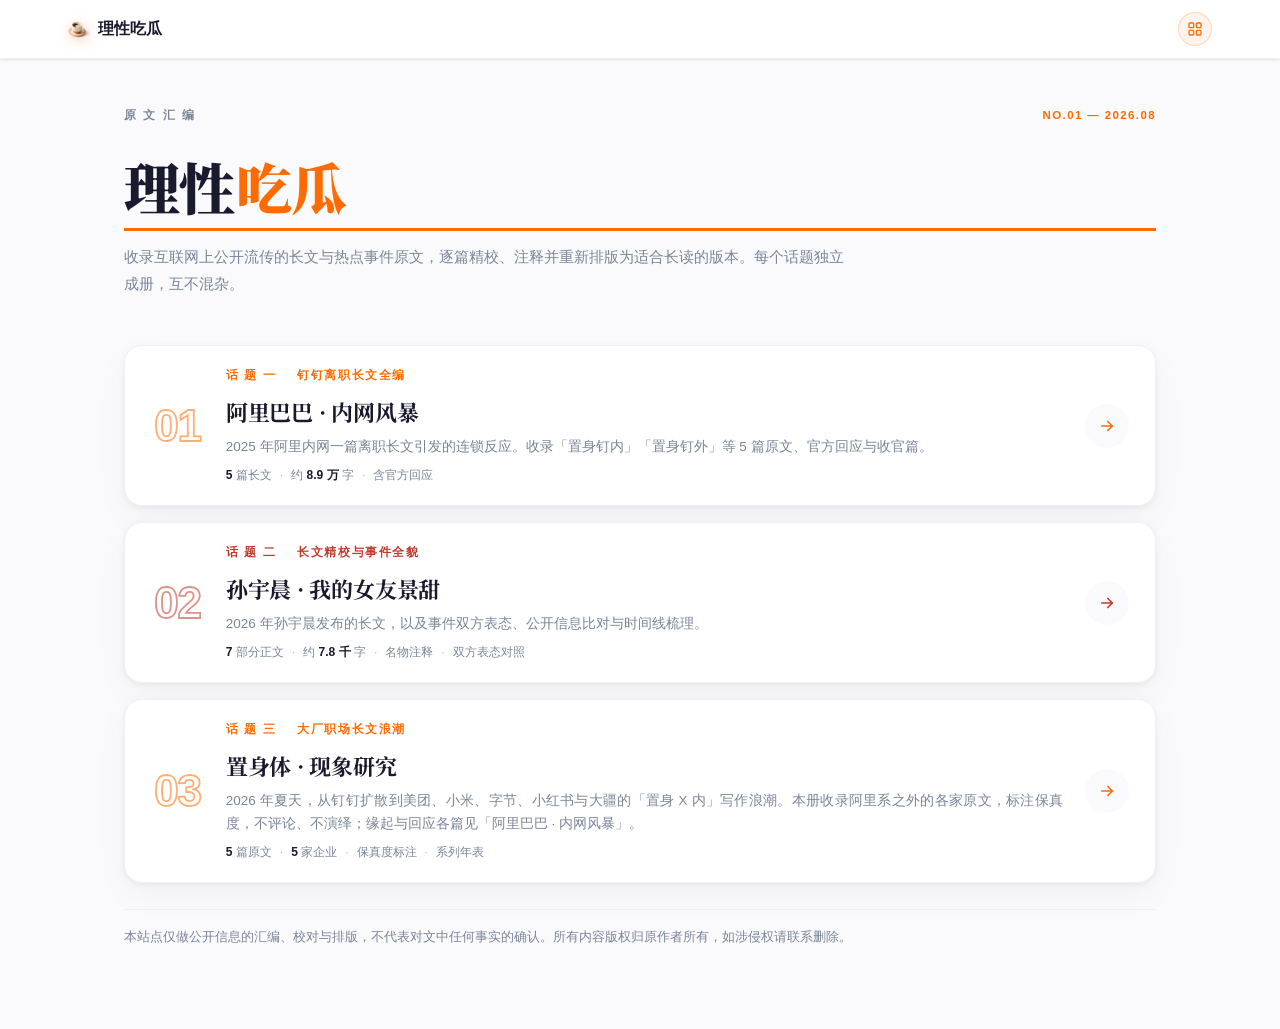
==== index.html @ 59e0326c "fix(style): 彻底从构建源修复 blockquote 直角样式，并增加 Cache Buster 强制刷新浏览器缓存" ====
<!DOCTYPE html>
<html lang="zh-CN">
<head>
    <meta charset="UTF-8">
    <meta name="viewport" content="width=device-width, initial-scale=1.0">
    <title>理性吃瓜 · 原文汇编</title>
    <meta name="description" content="互联网公开长文的精校汇编：阿里钉钉内网离职长文全编、孙宇晨《我的女友景甜》精校版。">
    <link rel="icon" type="image/png" href="./assets/brand.png">
    <link rel="preconnect" href="https://fonts.googleapis.com">
    <link rel="preconnect" href="https://fonts.gstatic.com" crossorigin>
    <link href="https://fonts.googleapis.com/css2?family=Noto+Serif+SC:wght@400;700;900&display=swap" rel="stylesheet">
    <link rel="stylesheet" href="./assets/theme.css?v=20260831c">
    <style>
        .back-to-top { box-shadow: 0 4px 14px rgba(26,26,46,.28); }
    </style>
</head>
<body>
    <script>
        (function(){
            var font = localStorage.getItem('pref-font');
            if (font === 'serif') document.body.classList.add('font-serif');
            var size = localStorage.getItem('pref-size');
            if (size && size !== 'medium') document.body.classList.add('size-' + size);
            var width = localStorage.getItem('pref-width');
            if (width && width !== 'medium') document.body.classList.add('width-' + width);
        })();
    </script>
    <div class="mobile-overlay" id="mobileOverlay"></div>
    <div id="progress-container"><div id="progress-bar"></div></div>

    <div class="topbar">
        <div class="topbar-inner">
            <div class="logo">
                <img class="logo-icon" src="./assets/brand.png" alt="Logo">
                理性吃瓜
            </div>
            <div class="controls">
                            <!-- topic-switch:begin -->
            <div class="topic-switch">
                <button class="btn icon-btn" id="topicToggle" title="切换话题" aria-label="切换话题">
                    <svg viewBox="0 0 24 24" fill="none" stroke="currentColor" stroke-width="2" stroke-linecap="round" stroke-linejoin="round"><rect x="3" y="3" width="7" height="7" rx="1.5"/><rect x="14" y="3" width="7" height="7" rx="1.5"/><rect x="3" y="14" width="7" height="7" rx="1.5"/><rect x="14" y="14" width="7" height="7" rx="1.5"/></svg>
                </button>
                <div class="topic-dropdown" id="topicDropdown">
                    <div class="dd-label">全 部 话 题</div>
                    <a href="./alibaba/" class="topic-item"><span class="dot" style="background:#ff6b00"></span><span class="txt">阿里巴巴 · 内网风暴</span></a><a href="./sunge/" class="topic-item"><span class="dot" style="background:#C0392B"></span><span class="txt">孙宇晨 · 我的女友景甜</span></a><a href="./zhishen/" class="topic-item"><span class="dot" style="background:#ff6b00"></span><span class="txt">置身体 · 现象研究</span></a>
                    <div class="dd-sep"></div>
                    <a href="./" class="topic-item home current"><span class="dot" style="background:var(--ink)"></span><span class="txt">返回话题首页</span></a>
                </div>
            </div>
            <!-- topic-switch:end -->

            </div>
        </div>
    </div>

<div class="home-wrap" data-page-node-id="cn1O3narmAFMUOunCHbfSL">
<div class="home-hero" data-page-node-id="LMyfD0k9r9FmpZBWzV70T5">
            <div class="hm-meta" data-page-node-id="JEgEXm81QsERWgkQf84al8"><span data-page-node-id="jWp2zyxYkCCYOPmM6Ipw6z">原 文 汇 编</span><span class="hm-no" data-page-node-id="6mwhLZHmrsVLJtPCs8bjlg">NO.01 — 2026.08</span></div>
            <h1 data-page-node-id="RYeP2qGT8eZrmdSrtWwbc8">理性<em data-page-node-id="5MqAUqbE3o9yB4oXfKuNsG">吃瓜</em></h1>
            <p class="hm-sub" data-page-node-id="zQyAlZ9BCL5jR2kerEj2ZL">收录互联网上公开流传的长文与热点事件原文，逐篇精校、注释并重新排版为适合长读的版本。每个话题独立成册，互不混杂。</p>
        </div>

        <div class="topic-index">
            <a href="./alibaba/" class="topic-row" style="--tc:#ff6b00">
                <span class="tr-num">01</span>
                <span class="tr-body">
                    <span class="tr-kicker">话 题 一<i>·</i>钉钉离职长文全编</span>
                    <h2>阿里巴巴 · 内网风暴</h2>
                    <p class="tr-desc">2025 年阿里内网一篇离职长文引发的连锁反应。收录「置身钉内」「置身钉外」等 5 篇原文、官方回应与收官篇。</p>
                    <span class="tr-meta"><span><b>5</b> 篇长文</span><span>约 <b>8.9 万</b> 字</span><span>含官方回应</span></span>
                </span>
                <span class="tr-arrow" aria-hidden="true"><svg viewBox="0 0 24 24" fill="none" stroke="currentColor" stroke-width="2.2" stroke-linecap="round" stroke-linejoin="round"><path d="M5 12h14"/><path d="m13 6 6 6-6 6"/></svg></span>
            </a>

            <a href="./sunge/" class="topic-row" style="--tc:#C0392B">
                <span class="tr-num">02</span>
                <span class="tr-body">
                    <span class="tr-kicker">话 题 二<i>·</i>长文精校与事件全貌</span>
                    <h2>孙宇晨 · 我的女友景甜</h2>
                    <p class="tr-desc">2026 年孙宇晨发布的长文，以及事件双方表态、公开信息比对与时间线梳理。</p>
                    <span class="tr-meta"><span><b>7</b> 部分正文</span><span>约 <b>7.8 千</b> 字</span><span>名物注释</span><span>双方表态对照</span></span>
                </span>
                <span class="tr-arrow" aria-hidden="true"><svg viewBox="0 0 24 24" fill="none" stroke="currentColor" stroke-width="2.2" stroke-linecap="round" stroke-linejoin="round"><path d="M5 12h14"/><path d="m13 6 6 6-6 6"/></svg></span>
            </a>

            <a href="./zhishen/" class="topic-row" style="--tc:#ff6b00">
                <span class="tr-num">03</span>
                <span class="tr-body">
                    <span class="tr-kicker">话 题 三<i>·</i>大厂职场长文浪潮</span>
                    <h2>置身体 · 现象研究</h2>
                    <p class="tr-desc">2026 年夏天，从钉钉扩散到美团、小米、字节、小红书与大疆的「置身 X 内」写作浪潮。本册收录阿里系之外的各家原文，标注保真度，不评论、不演绎；缘起与回应各篇见「阿里巴巴 · 内网风暴」。</p>
                    <span class="tr-meta"><span><b>5</b> 篇原文</span><span><b>5</b> 家企业</span><span>保真度标注</span><span>系列年表</span></span>
                </span>
                <span class="tr-arrow" aria-hidden="true"><svg viewBox="0 0 24 24" fill="none" stroke="currentColor" stroke-width="2.2" stroke-linecap="round" stroke-linejoin="round"><path d="M5 12h14"/><path d="m13 6 6 6-6 6"/></svg></span>
            </a>
        </div>

        <div class="home-note" data-page-node-id="KxQuFw9RxPCyN8wmARMwSk">
            本站点仅做公开信息的汇编、校对与排版，不代表对文中任何事实的确认。所有内容版权归原作者所有，如涉侵权请联系删除。
        </div>
    </div>


    <script src="./assets/reader.js?v=20260831c"></script>
</body>
</html>
---- assets/theme.css ----
:root {
    --brand: #ff6b00; 
    --brand-light: #fff4ed; 
    --brand-pale: #ffefe6;
    --ink: #1a1a2e; 
    --muted: #7a8599; 
    --line: #eef0f5;
    --bg: #fafafc; 
    --card: #ffffff;
    --content-bg: #fff8f3;
    --shadow-sm: 0 1px 3px rgba(26,26,46,.06),0 1px 2px rgba(26,26,46,.04);
    --shadow: 0 4px 16px rgba(26,26,46,.07); 
    --radius: 14px;
    --font-sans: -apple-system, BlinkMacSystemFont, "Segoe UI", "PingFang SC", "Microsoft YaHei", "Hiragino Sans GB", Roboto, sans-serif;
    --font-serif: 'Noto Serif SC', serif;
}

@media (prefers-color-scheme: dark) {
    :root {
        --brand: #ff8c33; 
        --brand-light: rgba(255,107,0,0.15); 
        --brand-pale: rgba(255,107,0,0.08);
        --ink: #cbd5e1; 
        --muted: #94a3b8; 
        --line: #334155;
        --bg: #0f172a; 
        --card: #1e293b;
        --content-bg: #1e293b;
        --shadow-sm: 0 1px 3px rgba(0,0,0,0.3);
        --shadow: 0 4px 16px rgba(0,0,0,0.4);
    }
}

* { box-sizing: border-box; margin: 0; padding: 0; }
html { scroll-behavior: smooth; scroll-padding-top: 80px; }
body {
    font-family: var(--font-sans);
    background: var(--bg); 
    color: var(--ink); 
    line-height: 1.8;
    -webkit-font-smoothing: antialiased;
    transition: background-color 0.3s ease, color 0.3s ease, font-size 0.3s ease;
    font-size: 16px;
    -webkit-user-select: none;
    -moz-user-select: none;
    -ms-user-select: none;
    user-select: none;
}
body.size-small { font-size: 14px; }
body.size-large { font-size: 18px; }
body.font-serif { font-family: var(--font-serif); }

a { color: inherit; text-decoration: none; }

/* ===== Progress Bar ===== */
#progress-container {
    position: fixed; top: 0; left: 0; width: 100%; height: 3px; background: transparent; z-index: 1000;
}
#progress-bar {
    height: 100%; width: 0%; background: var(--brand); transition: width 0.1s;
}

/* ===== Topbar ===== */
.topbar {
    background: var(--card); border-bottom: 1px solid var(--line);
    position: sticky; top: 0; z-index: 50;
    box-shadow: var(--shadow-sm);
}
.topbar-inner {
    max-width: 1200px; margin: 0 auto; padding: 12px 24px;
    display: flex; align-items: center; justify-content: space-between;
    transition: max-width 0.3s ease;
}
body.width-narrow .topbar-inner { max-width: 1020px; }
body.width-wide .topbar-inner { max-width: 1440px; }
.logo {
    display: flex; align-items: center; gap: 8px; font-weight: 800;
    font-size: 16px; color: var(--ink); flex-shrink: 0;
    letter-spacing: -0.01em; cursor: pointer;
    -webkit-tap-highlight-color: transparent;
}
.logo-icon {
    width: 26px; height: 26px;
    flex-shrink: 0;
    filter: drop-shadow(0 2px 6px rgba(255,94,0,0.28));
    transition: transform 0.2s ease;
}
.logo:hover .logo-icon {
    transform: scale(1.05);
}

.controls { display: flex; gap: 12px; }
.btn {
    padding: 6px 14px; border-radius: 999px; font-size: 13.5px;
    font-weight: 600; color: var(--brand); background: var(--brand-light);
    border: 1px solid rgba(255,107,0,.22); cursor: pointer; transition: .15s ease;
    font-family: var(--font-sans);
    -webkit-tap-highlight-color: transparent; outline: none;
}
.btn:hover { background: var(--brand); color: #fff; }

.icon-btn {
    padding: 8px; width: 34px; height: 34px; display: flex; align-items: center; justify-content: center;
}
.icon-btn svg { width: 18px; height: 18px; stroke: currentColor; }

/* ===== Layout ===== */
.layout {
    max-width: 1200px; margin: 0 auto; padding: 32px 24px 64px;
    display: flex; gap: 40px; align-items: flex-start;
    transition: max-width 0.3s ease;
}
body.width-narrow .layout { max-width: 1020px; }
body.width-wide .layout { max-width: 1440px; }

/* ===== Sidebar (TOC) ===== */
.sidebar {
    flex: 0 0 280px; position: sticky; top: 80px;
    background: var(--card); border: 1px solid var(--line);
    border-radius: var(--radius); padding: 24px 12px 24px 24px;
    box-shadow: var(--shadow-sm);
    max-height: calc(100vh - 100px); overflow-y: auto;
    scrollbar-width: thin; scrollbar-color: var(--line) transparent;
}
.sidebar::-webkit-scrollbar { width: 5px; }
.sidebar::-webkit-scrollbar-track { background: transparent; }
.sidebar::-webkit-scrollbar-thumb { background: var(--line); border-radius: 4px; }
.sidebar::-webkit-scrollbar-thumb:hover { background: var(--muted); }
.sidebar h3 { font-size: 15px; font-weight: 800; margin-bottom: 16px; color: var(--ink); }
.sidebar .toc ul {
    list-style: none; padding-left: 12px; margin: 0; border-left: 1px solid var(--line);
}
.sidebar .toc > ul { padding-left: 0; border-left: none; margin-top: 12px; }
.sidebar .toc li { margin: 0; }
.sidebar .toc a {
    display: block; color: var(--muted); text-decoration: none; font-size: 13.5px;
    padding: 7px 0; transition: all 0.2s; position: relative;
    line-height: 1.5;
}
.sidebar .toc > ul > li > a { font-weight: 700; color: var(--ink); font-size: 14.5px; }
.sidebar .toc > ul > li > ul > li > a { font-weight: normal; font-size: 13.5px; color: var(--muted); }
.sidebar .toc a:hover { color: var(--brand); }
.sidebar .toc .active-toc {
    color: var(--brand) !important; font-weight: 700 !important;
}

/* ===== Main Content ===== */
.main-content { 
    flex: 1; min-width: 0; 
    background: var(--content-bg); 
    padding: 40px 48px; 
    border-radius: var(--radius);
    box-shadow: var(--shadow-sm);
}

.main-content a:not(.no-style) {
    color: var(--brand); text-decoration: none;
    border-bottom: 1px solid rgba(255,107,0,0.3);
    transition: border-color 0.2s;
}
.main-content a:not(.no-style):hover {
    border-bottom-color: var(--brand);
}
.main-content code {
    background: var(--brand-pale); color: var(--brand);
    padding: 2px 6px; border-radius: 4px; font-size: 0.9em;
    font-family: "SF Mono", "Fira Code", monospace;
}

/* Typography */
h1, h2, h3, h4 {
    color: var(--ink); font-weight: 800; letter-spacing: -0.02em;
    margin-top: 2.2em; margin-bottom: 0.8em; line-height: 1.35;
}
h1 { font-size: clamp(28px, 4vw, 36px); text-align: left; margin-top: 0.5em; margin-bottom: 1.5em; color: var(--brand); border-bottom: 3px solid var(--brand); padding-bottom: 10px; }
h2 { font-size: 22px; color: var(--brand); border-bottom: 1px dashed rgba(255,107,0,0.4); padding-bottom: 12px; margin-top: 2.2em; }
h3 { font-size: 18px; color: var(--ink); opacity: 0.95; margin-top: 1.8em; margin-bottom: 0.6em; }

p { margin-bottom: 1.2em; text-align: justify; word-break: break-word; }

/* Emphasized Text */
strong, b {
    font-weight: 800; color: var(--ink);
}

blockquote {
    border-left: 4px solid var(--brand); margin: 1.8rem 0; padding: 1rem 1.4rem;
    background: var(--brand-pale); border-radius: 0;
    font-style: italic; color: var(--ink);
}
blockquote > :last-child { margin-bottom: 0; }
blockquote > :first-child { margin-top: 0; }

hr { border: none; border-top: 1px solid var(--line); margin: 3rem 0; }

/* Tables */
.table-responsive {
    width: 100%; overflow-x: auto; margin: 1.5em 0;
    border-radius: var(--radius); box-shadow: var(--shadow-sm); background: var(--card);
}
table {
    width: 100%; border-collapse: collapse; margin: 0;
    word-break: keep-all; display: table;
}
th, td {
    border: 1px solid var(--line); padding: 12px 16px; text-align: center !important;
    vertical-align: middle; min-width: 80px;
}
td {
    font-size: 0.94em;
}
th {
    background: var(--brand-pale); color: var(--ink); font-weight: 700; text-align: center !important;
    white-space: nowrap;
}
th:first-child, td:first-child {
    white-space: nowrap;
}
tr:nth-child(even) { background: rgba(0,0,0,0.02); }

/* Lists Alignment */
ul, ol {
    padding-left: 1.1em;
    margin-top: 0.5em;
    margin-bottom: 1.5em;
}
li {
    margin-bottom: 0.4em;
    line-height: 1.7;
}
li.no-bullet {
    list-style-type: none;
    display: flex;
    align-items: flex-start;
    gap: 8px;
    margin-bottom: 12px;
    margin-left: -1.1em;
}
.inline-svg-icon {
    width: 20px; height: 20px; flex-shrink: 0; margin-top: 2px;
}
.text-brand { color: var(--brand); }
.text-gold { color: #f59e0b; }
.text-blue { color: #3b82f6; }
.text-purple { color: #8b5cf6; }
li p {
    margin-bottom: 0.4em;
    display: inline;
}

/* ===== Back to Top ===== */
.back-to-top {
    position: fixed; bottom: 32px; right: 32px; z-index: 99;
    width: 44px; height: 44px; border-radius: 50%;
    background: var(--brand); color: #fff; border: none; cursor: pointer;
    box-shadow: 0 4px 14px rgba(255,107,0,0.35);
    display: flex; align-items: center; justify-content: center;
    opacity: 0; transform: translateY(20px); pointer-events: none;
    transition: opacity 0.3s, transform 0.3s;
}
.back-to-top.visible {
    opacity: 1; transform: translateY(0); pointer-events: auto;
}
.back-to-top:hover {
    background: #e85d00; transform: translateY(-2px);
    box-shadow: 0 6px 20px rgba(255,107,0,0.45);
}
.back-to-top svg { width: 20px; height: 20px; }

/* ===== Footer ===== */
.site-footer {
    text-align: center; padding: 40px 24px 48px;
    color: var(--muted); font-size: 13px; line-height: 1.6;
    border-top: 1px solid var(--line); margin-top: 0;
    max-width: 1200px; margin-left: auto; margin-right: auto;
}
.site-footer .footer-divider {
    width: 40px; height: 3px; background: var(--brand);
    border-radius: 2px; margin: 0 auto 16px; opacity: 0.6;
}

/* Lightbox styles */
.lightbox {
    position: fixed; top: 0; left: 0; width: 100vw; height: 100vh;
    background: rgba(0, 0, 0, 0.85); z-index: 9999;
    display: flex; justify-content: center; align-items: center;
    opacity: 0; pointer-events: none; transition: opacity 0.3s ease;
}
.lightbox.active {
    opacity: 1; pointer-events: auto;
}
.lightbox img {
    max-width: 90%; max-height: 90%;
    border-radius: 8px; box-shadow: 0 10px 40px rgba(0,0,0,0.5);
    transform: scale(0.95); transition: transform 0.3s ease;
}
.lightbox.active img {
    transform: scale(1);
}
.lightbox-close {
    position: absolute; top: 30px; right: 30px;
    color: white; font-size: 30px; cursor: pointer;
    background: rgba(0,0,0,0.5); width: 40px; height: 40px;
    border-radius: 50%; display: flex; justify-content: center; align-items: center;
}
.main-content img {
    cursor: zoom-in;
    border-radius: var(--radius);
    max-width: 100%;
}

/* Code Block Styling */
pre { position: relative; }

/* Mobile Overlay */
.mobile-overlay {
    display: none;
}

/* Mobile Adjustments */
@media(max-width: 860px) {
    .layout { flex-direction: column; padding: 20px 16px; }
    #widthToggle { display: none; }
    .sidebar { 
        position: fixed; top: 59px; left: 0; right: auto; width: 320px; max-width: 85vw;
        height: calc(100vh - 59px); max-height: none; z-index: 40; margin: 0; border-radius: 0 16px 16px 0;
        transform: translateX(-120%); opacity: 0; visibility: hidden;
        transition: transform 0.4s cubic-bezier(0.16, 1, 0.3, 1), opacity 0.3s, visibility 0.4s;
        border: none; border-right: 1px solid var(--line); border-bottom: 1px solid var(--line);
    }
    .sidebar .toc a {
        padding: 10px 0; font-size: 14.5px;
    }
    .sidebar.mobile-open {
        transform: translateX(0); opacity: 1; visibility: visible;
    }
    .mobile-overlay {
        display: block; position: fixed; top: 59px; left: 0; width: 100vw; height: calc(100vh - 59px);
        background: rgba(0,0,0,0.4); z-index: 30; backdrop-filter: blur(2px); -webkit-backdrop-filter: blur(2px);
        opacity: 0; visibility: hidden; transition: 0.3s;
    }
    .mobile-overlay.active {
        opacity: 1; visibility: visible;
    }
    .main-content { width: 100%; padding: 24px 20px; }
    .controls { gap: 8px; }
    .back-to-top { bottom: 20px; right: 20px; width: 40px; height: 40px; }
}

/* ============================================================
   多话题扩展组件（Topic Switcher + 话题首页）
   沿用上方同一套设计变量，自动适配深色模式
   ============================================================ */

/* ---------- 话题切换器 ---------- */
.topic-switch { position: relative; margin-right: 4px; }

.topic-dropdown {
    position: absolute; top: calc(100% + 10px); right: 0;
    min-width: 204px; padding: 6px;
    background: var(--card);
    border: 1px solid var(--line);
    border-radius: 12px;
    box-shadow: var(--shadow);
    opacity: 0; visibility: hidden;
    transform: translateY(-6px);
    transition: opacity .16s ease, transform .16s ease, visibility .16s;
    z-index: 80;
}
.topic-dropdown.active { opacity: 1; visibility: visible; transform: translateY(0); }

.topic-dropdown::before {
    content: ""; position: absolute; top: -5px; right: 14px;
    width: 9px; height: 9px; background: var(--card);
    border-left: 1px solid var(--line); border-top: 1px solid var(--line);
    transform: rotate(45deg);
}

.topic-dropdown .dd-label {
    padding: 7px 10px 5px; font-size: 11px; font-weight: 700;
    letter-spacing: .08em; color: var(--muted); font-family: var(--font-sans);
}

.topic-item {
    display: flex; align-items: center; gap: 10px;
    padding: 8px 10px; border-radius: 8px;
    font-size: 13.5px; color: var(--ink); text-decoration: none;
    font-family: var(--font-sans); line-height: 1.4;
    transition: background .14s ease, color .14s ease;
    border-bottom: none !important;
}
.topic-item:hover { background: var(--brand-light); color: var(--brand); }

.topic-item .dot {
    width: 8px; height: 8px; border-radius: 50%; flex-shrink: 0;
    background: var(--muted);
}
.topic-item .txt { flex: 1; min-width: 0; font-weight: 500; }
.topic-item.current { background: var(--brand-light); font-weight: 600; color: var(--brand); }

.topic-dropdown .dd-sep { height: 1px; background: var(--line); margin: 5px 4px; }

.topic-item.home .dot { background: var(--ink); }

/* ---------- 话题首页（优雅排版：去卡片化 Hero + 目录条目流） ---------- */
.home-wrap { max-width: 1080px; margin: 0 auto; padding: 36px 24px 80px; }

/* ——— Hero：通透排版（去除沉重卡片，与全站底色融为一体） ——— */
.home-hero {
    position: relative;
    padding: 10px 0 24px;
    margin-bottom: 24px;
}
.home-hero .hm-meta {
    display: flex; align-items: baseline; justify-content: space-between;
    gap: 16px; margin-bottom: 16px;
    font-family: var(--font-sans); font-size: 11.5px; font-weight: 800;
    letter-spacing: .18em; color: var(--muted);
}
.home-hero .hm-meta .hm-no {
    color: var(--brand);
    letter-spacing: .12em;
    font-weight: 700;
}
.home-hero h1 {
    font-family: var(--font-serif);
    font-size: clamp(38px, 6.2vw, 56px); font-weight: 900;
    color: var(--ink); letter-spacing: -0.02em; line-height: 1.15;
    margin-bottom: 12px;
}
.home-hero h1 em {
    font-style: normal;
    color: var(--brand);
    margin-left: 2px;
}
.home-hero .hm-sub {
    font-family: var(--font-sans); font-size: 15px; line-height: 1.8;
    color: var(--muted); max-width: 720px; margin-bottom: 0;
}

/* ——— 话题索引：上下排列的目录条目 ——— */
.topic-index { display: grid; grid-template-columns: 1fr; gap: 16px; }

.topic-row {
    display: grid; grid-template-columns: auto 1fr auto; align-items: center;
    gap: 22px; text-decoration: none; color: inherit;
    background: var(--card); border-radius: 18px;
    padding: 24px 26px;
    box-shadow: 0 2px 6px rgba(26,26,46,.05), 0 12px 34px rgba(26,26,46,.04);
    border: 1px solid var(--line);
    transition: transform .2s ease, box-shadow .2s ease;
}
.topic-row:hover {
    transform: translateY(-3px);
    box-shadow: 0 4px 10px rgba(26,26,46,.06), 0 22px 48px rgba(26,26,46,.12);
}

/* 编号：空心描边字体（使用单一闭合轮廓西文字体，避免内部重叠线），hover 填充为话题色 */
.topic-row .tr-num {
    font-family: "Helvetica Neue", Arial, sans-serif;
    font-size: 44px; font-weight: 800;
    line-height: 1; letter-spacing: -0.03em;
    font-variant-numeric: tabular-nums;
    color: transparent;
    -webkit-text-stroke: 1.8px var(--tc, var(--brand));
    paint-order: stroke fill;
    opacity: .55; min-width: 1.2em; text-align: center;
    transition: color .2s ease, opacity .2s ease;
}
@supports not (-webkit-text-stroke: 2px black) {
    .topic-row .tr-num { color: var(--tc, var(--brand)); opacity: .25; }
}
.topic-row:hover .tr-num {
    color: var(--tc, var(--brand));
    opacity: 1;
}

.topic-row .tr-body { min-width: 0; }
.topic-row .tr-kicker {
    display: flex; align-items: center; flex-wrap: wrap; gap: 8px;
    font-family: var(--font-sans); font-size: 11.5px; font-weight: 800;
    letter-spacing: .14em; color: var(--tc, var(--brand));
    line-height: 1; margin-bottom: 16px;
}
.topic-row .tr-kicker i { font-style: normal; color: var(--line); font-weight: 400; }
.topic-row h2 {
    font-family: var(--font-serif); font-size: 22px; font-weight: 700;
    color: var(--ink); line-height: 1.3; letter-spacing: -0.01em;
    margin-top: 0 !important; margin-bottom: 10px !important;
    border-bottom: none !important; padding-bottom: 0 !important;
}
.topic-row .tr-desc {
    font-family: var(--font-sans); font-size: 13.5px; color: var(--muted);
    line-height: 1.7; margin-bottom: 10px;
}
.topic-row .tr-meta {
    display: flex; flex-wrap: wrap; align-items: center;
    gap: 8px 0; font-family: var(--font-sans);
    font-size: 12px; color: var(--muted);
    line-height: 1;
}
.topic-row .tr-meta span { white-space: nowrap; }
.topic-row .tr-meta span + span::before {
    content: "·"; margin: 0 8px; color: var(--muted); opacity: .5;
}
.topic-row .tr-meta b { color: var(--ink); font-weight: 700; }

/* 右侧箭头圆钮：hover 时填充为话题色 */
.topic-row .tr-arrow {
    width: 44px; height: 44px; border-radius: 50%; flex-shrink: 0;
    display: flex; align-items: center; justify-content: center;
    background: var(--bg); color: var(--tc, var(--brand));
    transition: background .2s ease, color .2s ease, transform .2s ease;
}
.topic-row .tr-arrow svg { width: 18px; height: 18px; display: block; }
.topic-row:hover .tr-arrow {
    background: var(--tc, var(--brand)); color: #fff; transform: translateX(5px);
}

.home-note {
    margin-top: 26px; padding-top: 16px;
    border-top: 1px solid var(--line);
    font-size: 12.5px; line-height: 1.8; color: var(--muted);
    font-family: var(--font-sans);
}

@media (max-width: 860px) {
    .home-wrap { padding: 24px 18px 60px; }
    .home-hero { padding: 4px 0 24px; margin-bottom: 22px; }
    .home-hero .hm-meta { letter-spacing: .14em; gap: 6px; }
    .topic-row { grid-template-columns: 1fr; gap: 14px; padding: 22px 20px; }
    .topic-row .tr-num { font-size: 38px; -webkit-text-stroke-width: 1.5px; }
    .topic-row .tr-arrow { display: none; }
    .topic-dropdown { min-width: 190px; }
}
/* 更窄屏幕：meta 两行避免被裁切 */
@media (max-width: 460px) {
    .home-hero .hm-meta { flex-direction: column; align-items: flex-start; gap: 6px; }
}

/* 引用块全局样式：统一为方正直角，避免左方右圆不协调 */
blockquote, .zp-quote-box {
    border-radius: 0 !important;
}
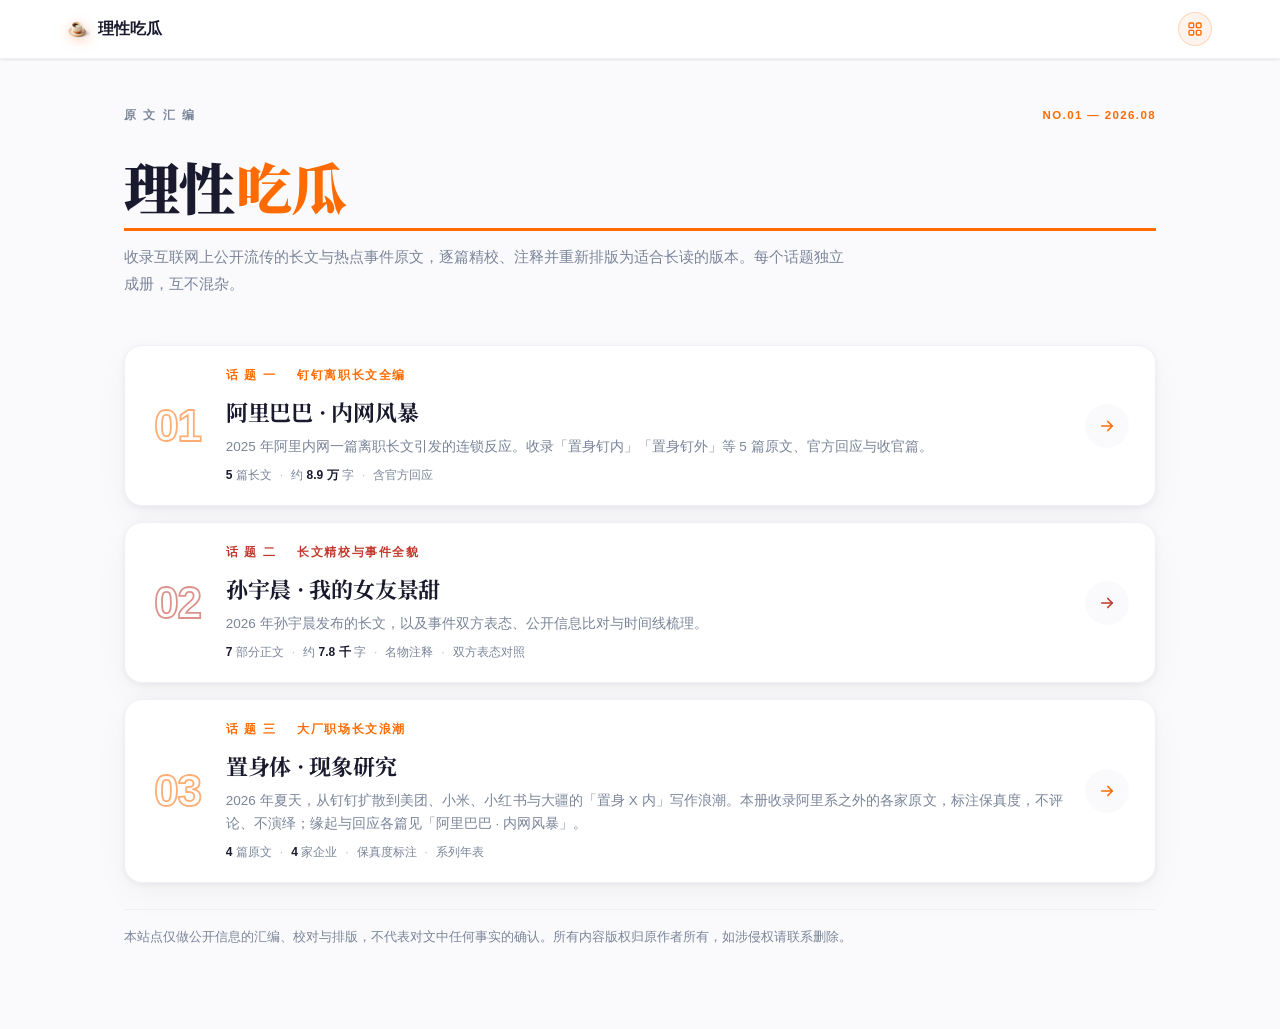
==== commit 1c52a3dc: "feat(zhishen): 移除《置身抖内》短帖篇目，重新编排四篇长文与系列年表" ====
--- a/index.html
+++ b/index.html
@@ -88,8 +88,8 @@
                 <span class="tr-body">
                     <span class="tr-kicker">话 题 三<i>·</i>大厂职场长文浪潮</span>
                     <h2>置身体 · 现象研究</h2>
-                    <p class="tr-desc">2026 年夏天，从钉钉扩散到美团、小米、字节、小红书与大疆的「置身 X 内」写作浪潮。本册收录阿里系之外的各家原文，标注保真度，不评论、不演绎；缘起与回应各篇见「阿里巴巴 · 内网风暴」。</p>
-                    <span class="tr-meta"><span><b>5</b> 篇原文</span><span><b>5</b> 家企业</span><span>保真度标注</span><span>系列年表</span></span>
+                    <p class="tr-desc">2026 年夏天，从钉钉扩散到美团、小米、小红书与大疆的「置身 X 内」写作浪潮。本册收录阿里系之外的各家原文，标注保真度，不评论、不演绎；缘起与回应各篇见「阿里巴巴 · 内网风暴」。</p>
+                    <span class="tr-meta"><span><b>4</b> 篇原文</span><span><b>4</b> 家企业</span><span>保真度标注</span><span>系列年表</span></span>
                 </span>
                 <span class="tr-arrow" aria-hidden="true"><svg viewBox="0 0 24 24" fill="none" stroke="currentColor" stroke-width="2.2" stroke-linecap="round" stroke-linejoin="round"><path d="M5 12h14"/><path d="m13 6 6 6-6 6"/></svg></span>
             </a>
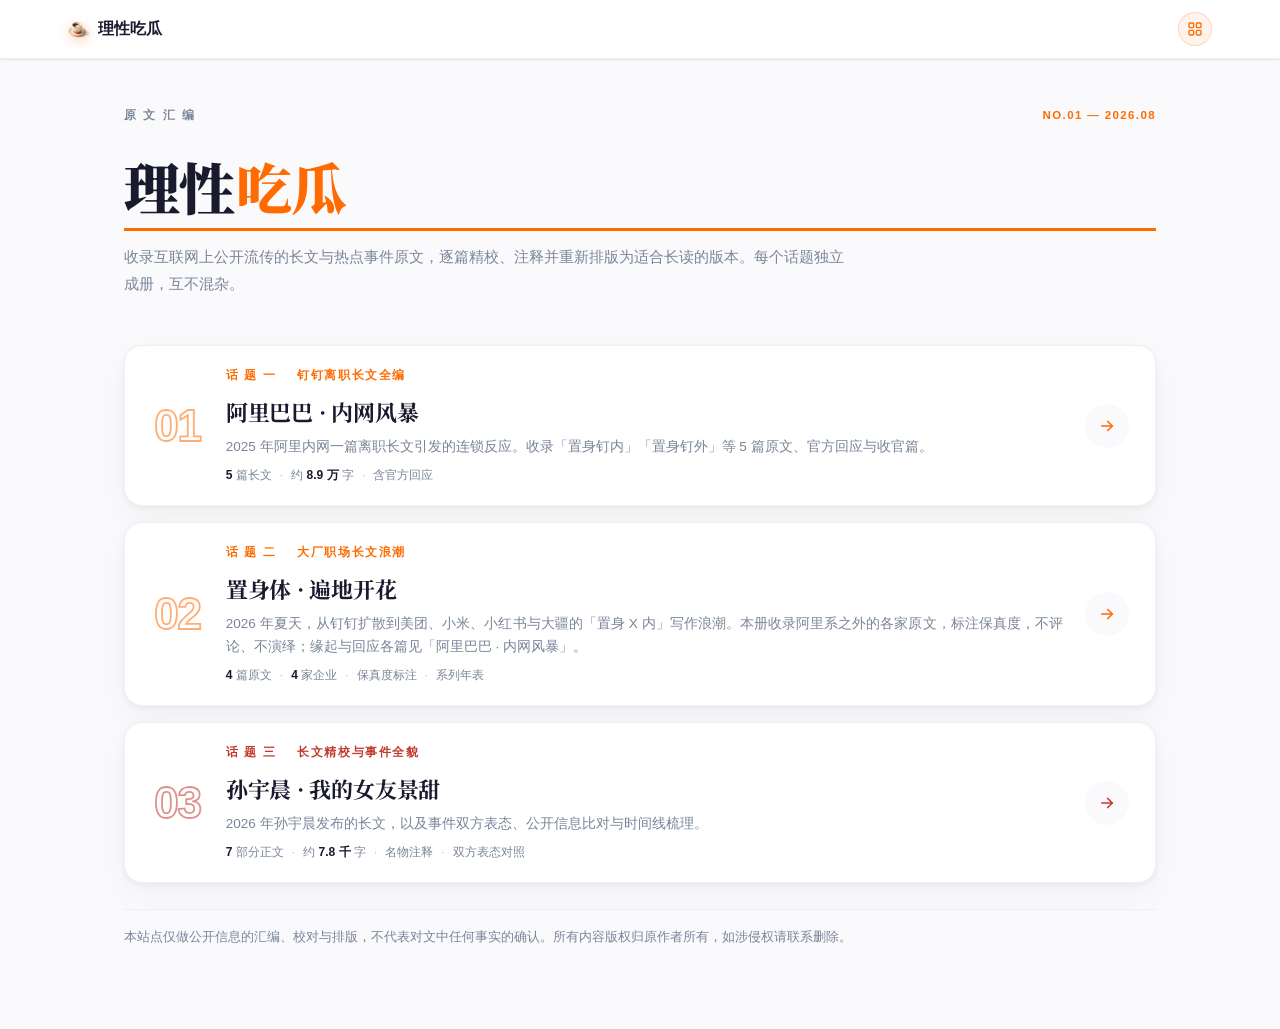
==== commit ba45b889: "feat: 将话题更名为「置身体 · 遍地开花」，并将首页顺序调整为第 2 篇（话题二）" ====
--- a/index.html
+++ b/index.html
@@ -42,7 +42,7 @@
                 </button>
                 <div class="topic-dropdown" id="topicDropdown">
                     <div class="dd-label">全 部 话 题</div>
-                    <a href="./alibaba/" class="topic-item"><span class="dot" style="background:#ff6b00"></span><span class="txt">阿里巴巴 · 内网风暴</span></a><a href="./sunge/" class="topic-item"><span class="dot" style="background:#C0392B"></span><span class="txt">孙宇晨 · 我的女友景甜</span></a><a href="./zhishen/" class="topic-item"><span class="dot" style="background:#ff6b00"></span><span class="txt">置身体 · 现象研究</span></a>
+                    <a href="./alibaba/" class="topic-item"><span class="dot" style="background:#ff6b00"></span><span class="txt">阿里巴巴 · 内网风暴</span></a><a href="./zhishen/" class="topic-item"><span class="dot" style="background:#ff6b00"></span><span class="txt">置身体 · 遍地开花</span></a><a href="./sunge/" class="topic-item"><span class="dot" style="background:#C0392B"></span><span class="txt">孙宇晨 · 我的女友景甜</span></a>
                     <div class="dd-sep"></div>
                     <a href="./" class="topic-item home current"><span class="dot" style="background:var(--ink)"></span><span class="txt">返回话题首页</span></a>
                 </div>
@@ -72,24 +72,24 @@
                 <span class="tr-arrow" aria-hidden="true"><svg viewBox="0 0 24 24" fill="none" stroke="currentColor" stroke-width="2.2" stroke-linecap="round" stroke-linejoin="round"><path d="M5 12h14"/><path d="m13 6 6 6-6 6"/></svg></span>
             </a>
 
-            <a href="./sunge/" class="topic-row" style="--tc:#C0392B">
+            <a href="./zhishen/" class="topic-row" style="--tc:#ff6b00">
                 <span class="tr-num">02</span>
                 <span class="tr-body">
-                    <span class="tr-kicker">话 题 二<i>·</i>长文精校与事件全貌</span>
-                    <h2>孙宇晨 · 我的女友景甜</h2>
-                    <p class="tr-desc">2026 年孙宇晨发布的长文，以及事件双方表态、公开信息比对与时间线梳理。</p>
-                    <span class="tr-meta"><span><b>7</b> 部分正文</span><span>约 <b>7.8 千</b> 字</span><span>名物注释</span><span>双方表态对照</span></span>
+                    <span class="tr-kicker">话 题 二<i>·</i>大厂职场长文浪潮</span>
+                    <h2>置身体 · 遍地开花</h2>
+                    <p class="tr-desc">2026 年夏天，从钉钉扩散到美团、小米、小红书与大疆的「置身 X 内」写作浪潮。本册收录阿里系之外的各家原文，标注保真度，不评论、不演绎；缘起与回应各篇见「阿里巴巴 · 内网风暴」。</p>
+                    <span class="tr-meta"><span><b>4</b> 篇原文</span><span><b>4</b> 家企业</span><span>保真度标注</span><span>系列年表</span></span>
                 </span>
                 <span class="tr-arrow" aria-hidden="true"><svg viewBox="0 0 24 24" fill="none" stroke="currentColor" stroke-width="2.2" stroke-linecap="round" stroke-linejoin="round"><path d="M5 12h14"/><path d="m13 6 6 6-6 6"/></svg></span>
             </a>
 
-            <a href="./zhishen/" class="topic-row" style="--tc:#ff6b00">
+            <a href="./sunge/" class="topic-row" style="--tc:#C0392B">
                 <span class="tr-num">03</span>
                 <span class="tr-body">
-                    <span class="tr-kicker">话 题 三<i>·</i>大厂职场长文浪潮</span>
-                    <h2>置身体 · 现象研究</h2>
-                    <p class="tr-desc">2026 年夏天，从钉钉扩散到美团、小米、小红书与大疆的「置身 X 内」写作浪潮。本册收录阿里系之外的各家原文，标注保真度，不评论、不演绎；缘起与回应各篇见「阿里巴巴 · 内网风暴」。</p>
-                    <span class="tr-meta"><span><b>4</b> 篇原文</span><span><b>4</b> 家企业</span><span>保真度标注</span><span>系列年表</span></span>
+                    <span class="tr-kicker">话 题 三<i>·</i>长文精校与事件全貌</span>
+                    <h2>孙宇晨 · 我的女友景甜</h2>
+                    <p class="tr-desc">2026 年孙宇晨发布的长文，以及事件双方表态、公开信息比对与时间线梳理。</p>
+                    <span class="tr-meta"><span><b>7</b> 部分正文</span><span>约 <b>7.8 千</b> 字</span><span>名物注释</span><span>双方表态对照</span></span>
                 </span>
                 <span class="tr-arrow" aria-hidden="true"><svg viewBox="0 0 24 24" fill="none" stroke="currentColor" stroke-width="2.2" stroke-linecap="round" stroke-linejoin="round"><path d="M5 12h14"/><path d="m13 6 6 6-6 6"/></svg></span>
             </a>
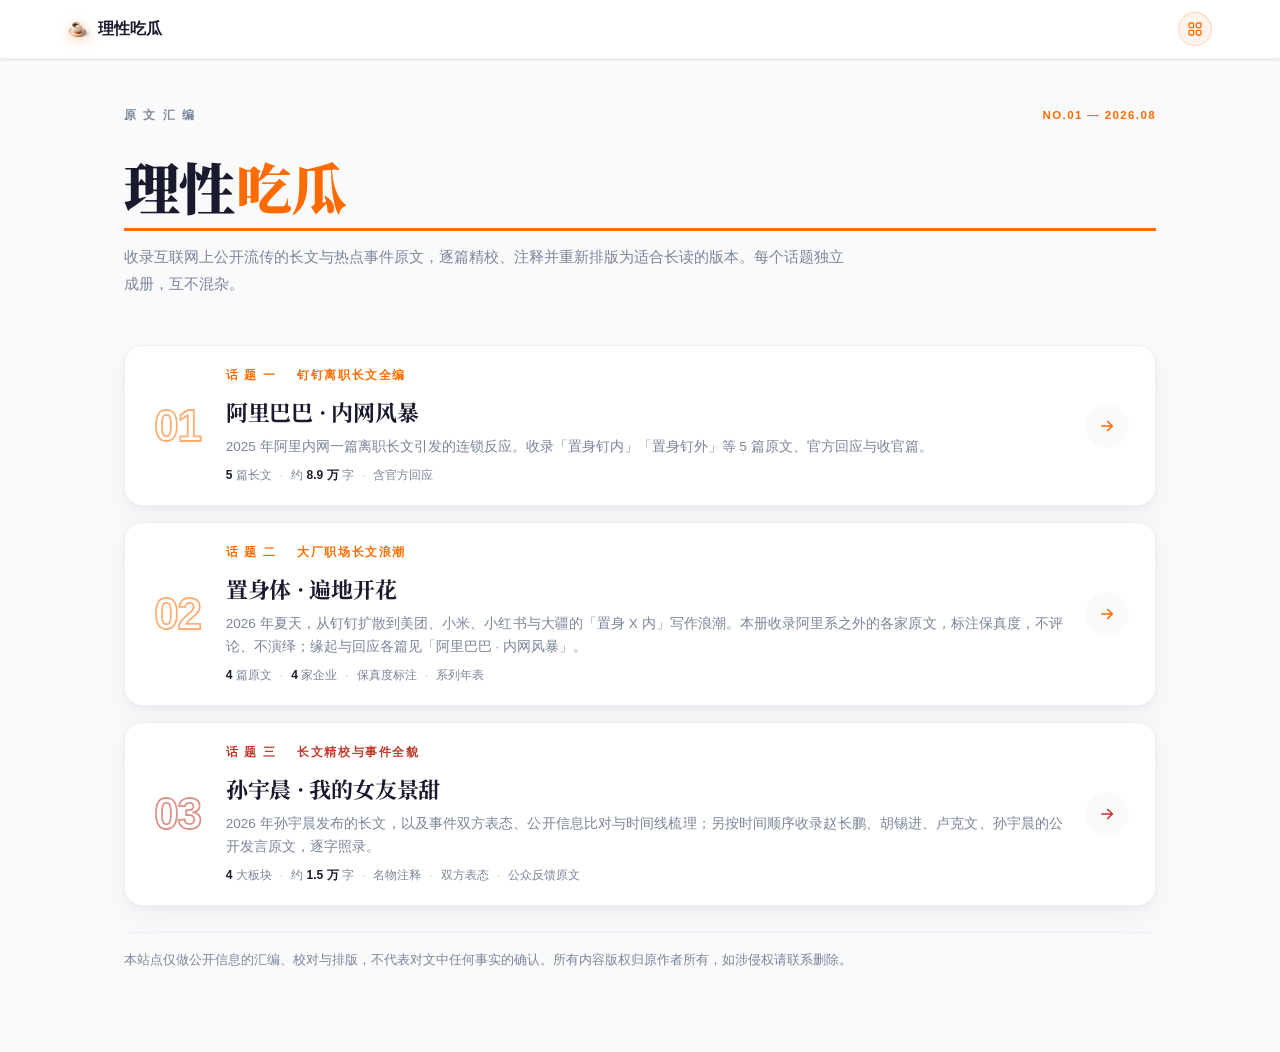
==== commit 7a674413: "feat(sunge): 公众反馈重做为按时间顺序的原文时间线 结构 - 由「按人物分块」改为单一时间线，11 条严格按时间排序，脚本内建顺序断言防排错 - 每条 = 时间·人物·平台小标题 + 原帖" ====
--- a/index.html
+++ b/index.html
@@ -9,7 +9,7 @@
     <link rel="preconnect" href="https://fonts.googleapis.com">
     <link rel="preconnect" href="https://fonts.gstatic.com" crossorigin>
     <link href="https://fonts.googleapis.com/css2?family=Noto+Serif+SC:wght@400;700;900&display=swap" rel="stylesheet">
-    <link rel="stylesheet" href="./assets/theme.css?v=20260831c">
+    <link rel="stylesheet" href="./assets/theme.css?v=20260831d">
     <style>
         .back-to-top { box-shadow: 0 4px 14px rgba(26,26,46,.28); }
     </style>
@@ -88,8 +88,8 @@
                 <span class="tr-body">
                     <span class="tr-kicker">话 题 三<i>·</i>长文精校与事件全貌</span>
                     <h2>孙宇晨 · 我的女友景甜</h2>
-                    <p class="tr-desc">2026 年孙宇晨发布的长文，以及事件双方表态、公开信息比对与时间线梳理。</p>
-                    <span class="tr-meta"><span><b>7</b> 部分正文</span><span>约 <b>7.8 千</b> 字</span><span>名物注释</span><span>双方表态对照</span></span>
+                    <p class="tr-desc">2026 年孙宇晨发布的长文，以及事件双方表态、公开信息比对与时间线梳理；另按时间顺序收录赵长鹏、胡锡进、卢克文、孙宇晨的公开发言原文，逐字照录。</p>
+                    <span class="tr-meta"><span><b>4</b> 大板块</span><span>约 <b>1.5 万</b> 字</span><span>名物注释</span><span>双方表态</span><span>公众反馈原文</span></span>
                 </span>
                 <span class="tr-arrow" aria-hidden="true"><svg viewBox="0 0 24 24" fill="none" stroke="currentColor" stroke-width="2.2" stroke-linecap="round" stroke-linejoin="round"><path d="M5 12h14"/><path d="m13 6 6 6-6 6"/></svg></span>
             </a>
@@ -101,6 +101,6 @@
     </div>
 
 
-    <script src="./assets/reader.js?v=20260831c"></script>
+    <script src="./assets/reader.js?v=20260831d"></script>
 </body>
 </html>
